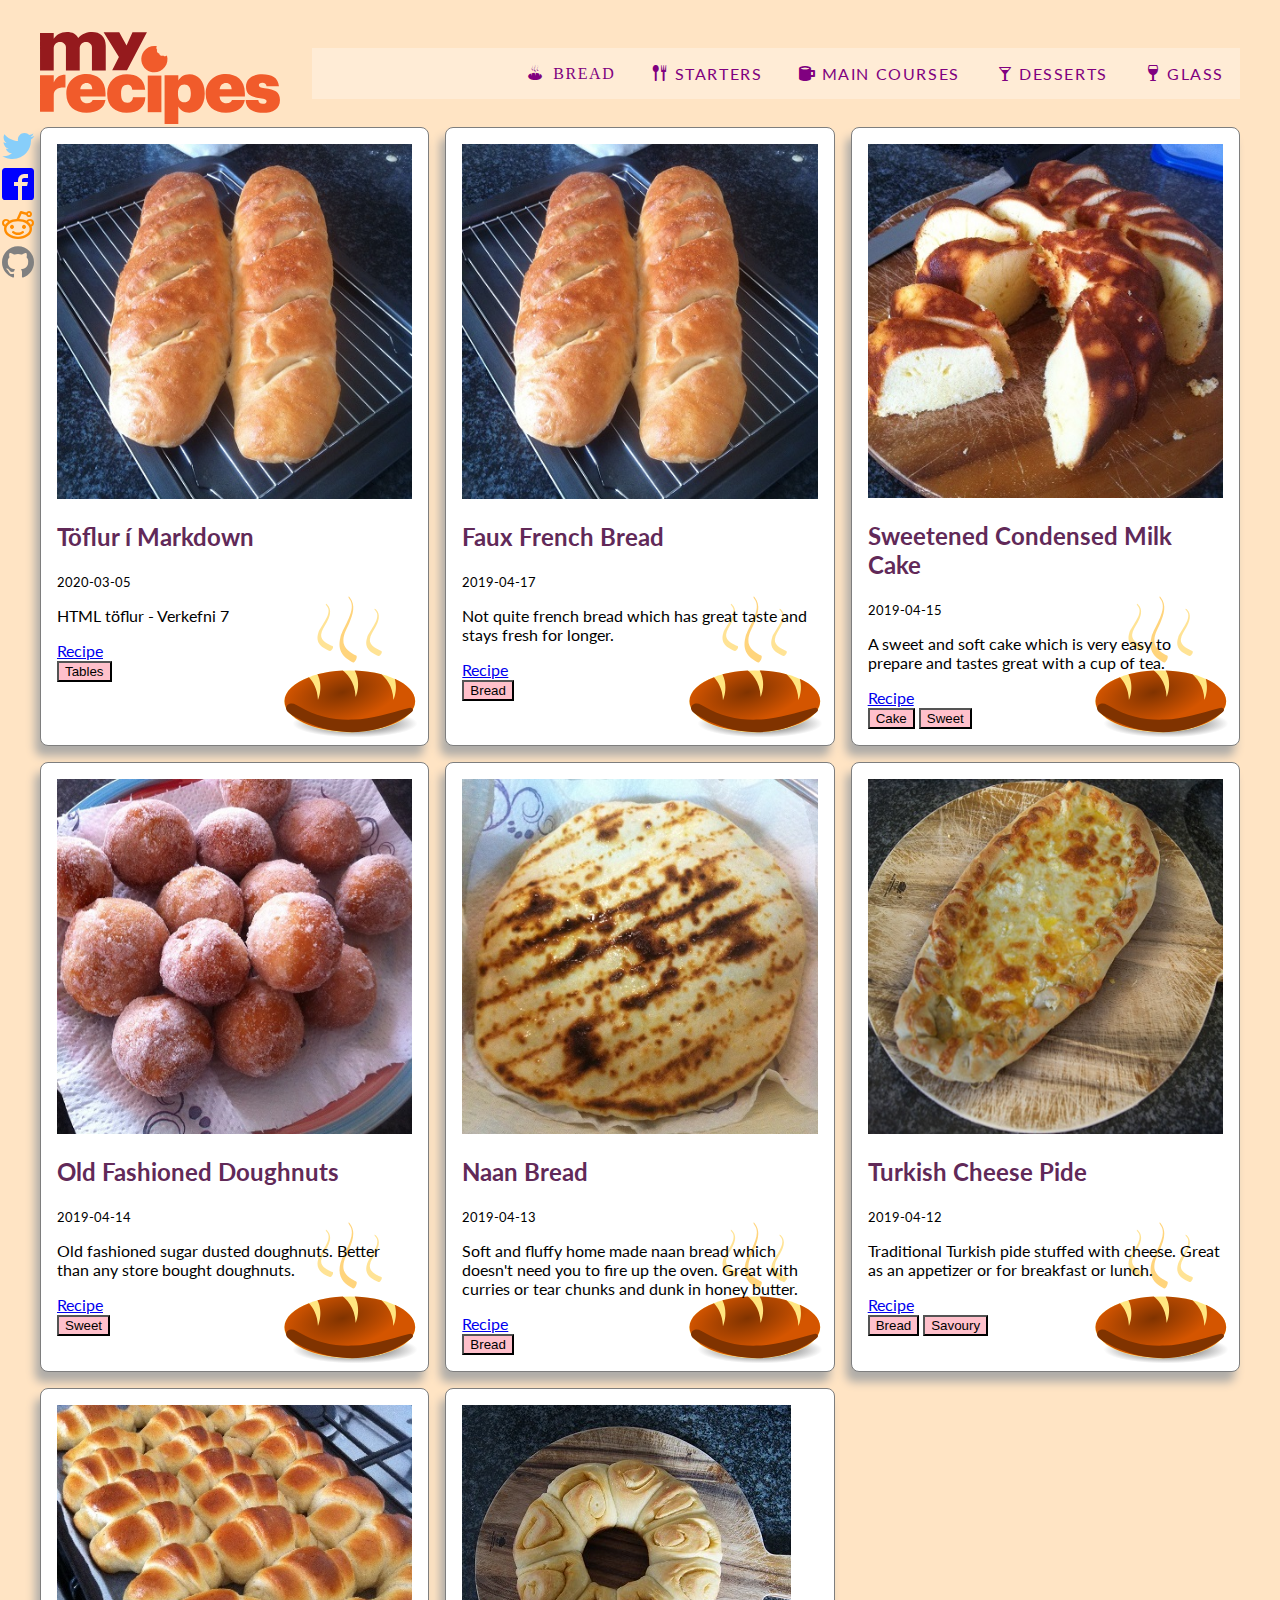
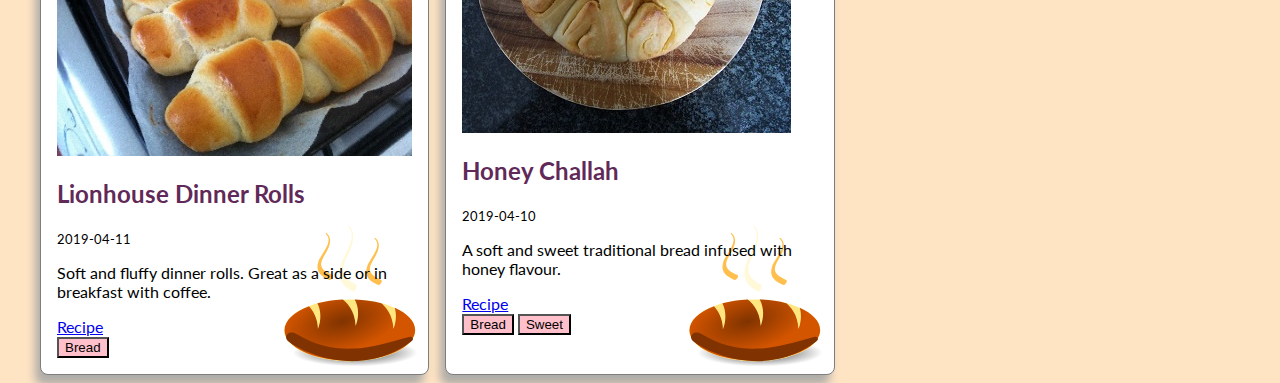
==== bread.html @ 911eb3d3 "Ég er búinn með basic uppsetningu á aukaverkefninu en þarf að fípússa það þegar ég er búinn með aðal" ====
<!DOCTYPE html>

<html lang="en">
<head>
    <meta charset="UTF-8">
    <meta name="viewport" content="width=device-width, initial-scale=1.0">
    <meta http-equiv="X-UA-Compatible" content="ie=edge">
    <!--link rel="stylesheet" href="https://cdn.jsdelivr.net/npm/picnic@6.5.0/picnic.min.css"-->
    <link href="https://fonts.googleapis.com/css?family=Lato|Lemonada&display=swap" rel="stylesheet">
    <link rel="stylesheet" href="css/styles.min.css">
    <title>My Recipes</title>
</head>
<body class="container">
    <header class="headcol-2">
        <div class="headlogo">
            <a href="index.html">
                <img src="img/my-recipes.svg">
            </a>
        </div>
        <nav class="topnav">
            <input type="checkbox" id="toggle" class="menuInput">
            <label for="toggle" class="menuLabel"><span class="icon-bread"></span></label>
            <ul class="topmenu">
                <li><a href="bread.html" class="icon-bread"><span class=""></span>BREAD</a></li>
                <li><a href="#"><span class="icon-spoon-knife"></span>STARTERS</a></li>
                <li><a href="#"><span class="icon-mug"></span>MAIN COURSES</a></li>
                <li><a href="#"><span class="icon-glass2"></span>DESSERTS</a></li>
                <li><a href="#"><span class="icon-glass"></span>GLASS</a></li>
            </ul>
        </nav>
    </header>
    <div class ="sMedia">
    <div class="twitter">
        <a href="https://www.twitter.com" title="twitter">
            <span class="icon-twitter"></span>
        </a>
    </div>
    <div class="facebook">
        <a href="https://www.facebook.com" title="facebook">
            <span class="icon-facebook2"></span>
        </a>
    </div>
    <div class="reddit">
        <a href="https://www.reddit.com" title="reddit">
            <span class="icon-reddit"></span>
        </a>
    </div>
    <div class="github">
        <a href="https://www.github.com" title="github">
            <span class="icon-github"></span>
        </a>
    </div>
</div>
    
<div class="col-3 stretch">

    <article class="card">
        <header>
            <img src="img/bread.jpg">
        </header>
        <main>
            <h2>Töflur í Markdown</h2>
            <small>2020-03-05</small>
            <p>
                HTML töflur - Verkefni 7
            </p>
            <a class="button" href="posts/responsive-table.html">Recipe</a>
            <br>
            
            
                <button class="shyButton mybutton">Tables</button>
            
        </main>           
    </article>

    <article class="card">
        <header>
            <img src="img/bread.jpg">
        </header>
        <main>
            <h2>Faux French Bread</h2>
            <small>2019-04-17</small>
            <p>
                Not quite french bread which has great taste and stays fresh for longer.
            </p>
            <a class="button" href="posts/french-bread.html">Recipe</a>
            <br>
            
            
                <button class="shyButton mybutton">Bread</button>
            
        </main>           
    </article>

    <article class="card">
        <header>
            <img src="img/cond-milk-cake.jpg">
        </header>
        <main>
            <h2>Sweetened Condensed Milk Cake</h2>
            <small>2019-04-15</small>
            <p>
                A sweet and soft cake which is very easy to prepare and tastes great with a cup of tea.
            </p>
            <a class="button" href="posts/condensed-milk-cake.html">Recipe</a>
            <br>
            
            
                <button class="shyButton mybutton">Cake</button>
            
                <button class="shyButton mybutton"> Sweet</button>
            
        </main>           
    </article>

    <article class="card">
        <header>
            <img src="img/doughnuts.jpg">
        </header>
        <main>
            <h2>Old Fashioned Doughnuts</h2>
            <small>2019-04-14</small>
            <p>
                Old fashioned sugar dusted doughnuts. Better than any store bought doughnuts.
            </p>
            <a class="button" href="posts/doughnuts.html">Recipe</a>
            <br>
            
            
                <button class="shyButton mybutton">Sweet</button>
            
        </main>           
    </article>

    <article class="card">
        <header>
            <img src="img/naan.jpg">
        </header>
        <main>
            <h2>Naan Bread</h2>
            <small>2019-04-13</small>
            <p>
                Soft and fluffy home made naan bread which doesn't need you to fire up the oven. Great with curries or tear chunks and dunk in honey butter.
            </p>
            <a class="button" href="posts/naan.html">Recipe</a>
            <br>
            
            
                <button class="shyButton mybutton">Bread</button>
            
        </main>           
    </article>

    <article class="card">
        <header>
            <img src="img/pide.jpg">
        </header>
        <main>
            <h2>Turkish Cheese Pide</h2>
            <small>2019-04-12</small>
            <p>
                Traditional Turkish pide stuffed with cheese. Great as an appetizer or for breakfast or lunch.
            </p>
            <a class="button" href="posts/turkish-pide.html">Recipe</a>
            <br>
            
            
                <button class="shyButton mybutton">Bread</button>
            
                <button class="shyButton mybutton"> Savoury</button>
            
        </main>           
    </article>

    <article class="card">
        <header>
            <img src="img/rolls.jpg">
        </header>
        <main>
            <h2>Lionhouse Dinner Rolls</h2>
            <small>2019-04-11</small>
            <p>
                Soft and fluffy dinner rolls. Great as a side or in breakfast with coffee.
            </p>
            <a class="button" href="posts/lionhouse-rolls.html">Recipe</a>
            <br>
            
            
                <button class="shyButton mybutton">Bread</button>
            
        </main>           
    </article>

    <article class="card">
        <header>
            <img src="img/challah.jpg">
        </header>
        <main>
            <h2>Honey Challah</h2>
            <small>2019-04-10</small>
            <p>
                A soft and sweet traditional bread infused with honey flavour.
            </p>
            <a class="button" href="posts/honey-challah.html">Recipe</a>
            <br>
            
            
                <button class="shyButton mybutton">Bread</button>
            
                <button class="shyButton mybutton"> Sweet</button>
            
        </main>           
    </article>

</div>

</body>
</html>
---- css/styles.min.css ----
body{background-color:bisque;font-family:'Lato', sans-serif;padding-right:2em;padding-left:2em}h1,h2,h3{color:#612958}.mybutton{background:pink}.card{border-radius:.5em;border:1px solid #7e7e7e;background:#fff url("../img/hot_plain_bread.svg") bottom right no-repeat;-webkit-box-shadow:-5px 10px 10px #afaca8;box-shadow:-5px 10px 10px #afaca8;padding:1em}.card2{border-radius:.5em;border:1px solid #7e7e7e;background:#fff url("../img/hot_plain_bread2.svg") bottom right no-repeat;-webkit-box-shadow:-5px 10px 10px #afaca8;box-shadow:-5px 10px 10px #afaca8;padding:1em}img{max-width:100%;height:auto}.stretch{display:-ms-grid;display:grid;-ms-grid-column-align:stretch;justify-self:stretch}.topmenu a:hover{background-color:orange}.topmenu li{color:black;list-style-type:none}.topmenu span{padding:0.3em}.col-4 img{height:250px;width:250px;-o-object-fit:cover;object-fit:cover}.container{margin-top:2em}.col-2{display:-ms-grid;display:grid;-ms-grid-columns:1fr;grid-template-columns:1fr;grid-gap:2em}.col-3{display:-ms-grid;display:grid;-ms-grid-columns:1fr;grid-template-columns:1fr;grid-gap:2em}.col-4{display:-ms-grid;display:grid;-ms-grid-columns:1fr 1fr;grid-template-columns:1fr 1fr;grid-gap:1em;-webkit-box-align:center;-ms-flex-align:center;align-items:center;margin-top:2em}.topmenu a{color:#6b2d61;text-decoration:none}@media screen and (min-width: 37.5em){.col2{display:-ms-grid;display:grid;-ms-grid-columns:1fr;grid-template-columns:1fr;grid-gap:1em}.col-3{display:-ms-grid;display:grid;-ms-grid-columns:1fr 1fr;grid-template-columns:1fr 1fr;grid-gap:1em}.spashlogo{-ms-grid-row:1;-ms-grid-column:1;grid-area:splashlogo;width:96%}.kynning{-ms-grid-row:2;-ms-grid-column:1;grid-area:kynning}.auglysing{-ms-grid-row:1;-ms-grid-row-span:2;-ms-grid-column:2;grid-area:auglysing;padding:1em;text-align:center}.col-3-1{display:-ms-grid;display:grid;-ms-grid-columns:3.25fr 1fr;grid-template-columns:3.25fr 1fr;grid-gap:2em;grid-template-areas:"splashlogo auglysing" "kynning auglysing"}.headlogo{-ms-grid-row:1;-ms-grid-column:1;grid-area:headlogo}.topnav{-ms-grid-row:1;-ms-grid-column:2;grid-area:topnav}.headcol-2{display:-ms-grid;display:grid;-ms-grid-columns:1fr 4fr;grid-template-columns:1fr 4fr;grid-template-areas:"headlogo topnav"}.topmenu{display:-webkit-box;display:-ms-flexbox;display:flex;-webkit-box-orient:horizontal;-webkit-box-direction:normal;-ms-flex-flow:row;flex-flow:row;-ms-flex-wrap:nowrap;flex-wrap:nowrap;-webkit-box-pack:end;-ms-flex-pack:end;justify-content:flex-end}.topmenu a{color:#6b2d61;text-decoration:none;padding:1em}.col-4{display:-ms-grid;display:grid;-ms-grid-columns:(0.9fr)[4];grid-template-columns:repeat(4, 0.9fr);grid-gap:1em;-webkit-box-align:center;-ms-flex-align:center;align-items:center;margin-top:2em}}@media screen and (min-width: 60em){.col-2{display:-ms-grid;display:grid;-ms-grid-columns:1fr 1fr;grid-template-columns:1fr 1fr;grid-gap:2em}.col-3{display:-ms-grid;display:grid;-ms-grid-columns:1fr 1fr 1fr;grid-template-columns:1fr 1fr 1fr;grid-gap:1em}.splashlogo{-ms-grid-row:1;-ms-grid-column:1;grid-area:splashlogo;width:96%}.kynning{-ms-grid-row:2;-ms-grid-column:1;grid-area:kynning}.auglysing{-ms-grid-row:1;-ms-grid-row-span:2;-ms-grid-column:2;grid-area:auglysing;padding:1em;text-align:center}.col-3-1{display:-ms-grid;display:grid;-ms-grid-columns:3.25fr 1fr;grid-template-columns:3.25fr 1fr;grid-gap:2em;grid-template-areas:"splashlogo auglysing" "kynning auglysing"}.topmenu{display:-webkit-box;display:-ms-flexbox;display:flex;-webkit-box-orient:horizontal;-webkit-box-direction:normal;-ms-flex-flow:row;flex-flow:row;-ms-flex-wrap:nowrap;flex-wrap:nowrap;-webkit-box-pack:end;-ms-flex-pack:end;justify-content:flex-end}.topmenu a{color:#6b2d61;text-decoration:none;padding:1em}.col-4{display:-ms-grid;display:grid;-ms-grid-columns:(0.9fr)[4];grid-template-columns:repeat(4, 0.9fr);grid-gap:1em;-webkit-box-align:center;-ms-flex-align:center;align-items:center;margin-top:2em}}@font-face{font-family:'icomoon';src:url("../fonts/icomoon.eot?j4xeu8");src:url("../fonts/icomoon.eot?j4xeu8#iefix") format("embedded-opentype"),url("../fonts/icomoon.ttf?j4xeu8") format("truetype"),url("../fonts/icomoon.woff?j4xeu8") format("woff"),url("../fonts/icomoon.svg?j4xeu8#icomoon") format("svg");font-weight:normal;font-style:normal;font-display:block}[class^="icon-"],[class*=" icon-"]{font-family:'icomoon' !important;font-style:normal;font-weight:normal;font-variant:normal;text-transform:none;line-height:1;-webkit-font-smoothing:antialiased;-moz-osx-font-smoothing:grayscale}.icon-bread:before{content:"\e900"}.icon-glass:before{content:"\e9a0"}.icon-glass2:before{content:"\e9a1"}.icon-mug:before{content:"\e9a2"}.icon-spoon-knife:before{content:"\e9a3"}.icon-facebook2:before{content:"\ea91"}.icon-twitter:before{content:"\ea96"}.icon-github:before{content:"\eab0"}.icon-reddit:before{content:"\eac6"}.sMedia{display:-webkit-box;display:-ms-flexbox;display:flex;-webkit-box-orient:vertical;-webkit-box-direction:normal;-ms-flex-flow:column;flex-flow:column;position:fixed;-ms-flex-pack:distribute;justify-content:space-around}.sMedia a{-webkit-box-align:right;-ms-flex-align:right;align-items:right;color:white;font-size:2em;color:black;text-decoration:none;list-style-type:none;right:1.2em}.facebook a{color:blue;position:relative}.twitter a{color:lightskyblue;position:relative}.reddit a{color:darkorange;position:relative}.github a{color:gray;position:relative}.ad{text-align:center;width:100%;margin-top:1em;padding:.5em;background-color:#eee;border-radius:.4em;-webkit-box-shadow:inset 0 0 3em #999;box-shadow:inset 0 0 3em #999;overflow:hidden}.augl{text-decoration:none}.innihald{padding-bottom:1em}.innihald h3,.innihald h4{font-family:sans-serif;color:#900}.thoughtbot{position:relative;-webkit-animation:kvikun 4s 1;animation:kvikun 4s 1;border-radius:.3em;background-color:orange;padding:.5em;padding-right:1em;padding-left:1em;font-size:20px}.fade-in{border-radius:.4em;-webkit-animation:fadeIn ease 10s;animation:fadeIn ease 10s}@-webkit-keyframes fadeIn{0%{opacity:0}100%{opacity:1}}@keyframes fadeIn{0%{opacity:0}100%{opacity:1}}@-webkit-keyframes kvikun{0%{left:0;top:-20em}80%{left:0;top:2em}100%{left:0;top:0}}@keyframes kvikun{0%{left:0;top:-20em}80%{left:0;top:2em}100%{left:0;top:0}}#intro{position:relative;-webkit-animation:intro 15s infinite;animation:intro 15s infinite;-webkit-animation-direction:alternate;animation-direction:alternate}@-webkit-keyframes intro{0%{left:-15em}10%{left:0}90%{left:0}100%{left:55em}}@keyframes intro{0%{left:-15em}10%{left:0}90%{left:0}100%{left:55em}}#pepp{position:relative;-webkit-animation:pepp 20s infinite;animation:pepp 20s infinite;animation-direction:reverse;text-decoration:none;font-style:none}@-webkit-keyframes pepp{0%{left:-15em}20%{left:0}90%{left:0}100%{left:55em}}@keyframes pepp{0%{left:-15em}20%{left:0}90%{left:0}100%{left:55em}}.menuInput{display:none}.menuLabel{position:fixed;top:0;right:0;width:2.5em;height:1.6em;color:purple;font-size:1.3em;text-align:left;padding:.5em;-webkit-transition:all .4s ease;transition:all .4s ease;z-index:999}.menuInput:checked+.menuLabel{-webkit-transform:translate(-23px, -3px) rotate(-90deg);transform:translate(-23px, -3px) rotate(-90deg);-webkit-transition:all .5s ease;transition:all .5s ease}.menuInput:checked ~ .topmenu{position:fixed;top:3em;right:0;z-index:980;-webkit-transition:all .5s ease;transition:all .5s ease}.topmenu{display:block;position:fixed;top:3em;right:-15em;z-index:980;padding:0;margin:0;list-style:none;-webkit-transition:all .5s ease;transition:all .5s ease;background-color:rgba(255,255,255,0.8)}.topmenu a{display:block;color:purple;text-decoration:none;text-transform:uppercase;text-align:left;padding:1em;margin:0;letter-spacing:.1em}.topmenu a:hover,.topmenu a:active{color:pink;background-color:#fff}.topmenu a.current{color:pink}@media screen and (min-width: 48em){.topnav{margin:1em 0 0 2em;border-radius:3px}.topmenu{display:-webkit-box;display:-ms-flexbox;display:flex;-webkit-box-orient:horizontal;-webkit-box-direction:normal;-ms-flex-flow:row;flex-flow:row;-webkit-box-pack:end;-ms-flex-pack:end;justify-content:flex-end;position:relative;top:0;right:0;background-color:rgba(255,255,255,0.3);-webkit-transition:none;transition:none}.menuLabel{display:none}}table{border:1px solid #ccc;border-collapse:collapse;margin:0;padding:0;table-layout:fixed;width:100%}table tr{background-color:#f8f8f8;border:1px solid #ddd;padding:.35em}table th,table td{padding:.625em;text-align:center}
/*# sourceMappingURL=styles.min.css.map */
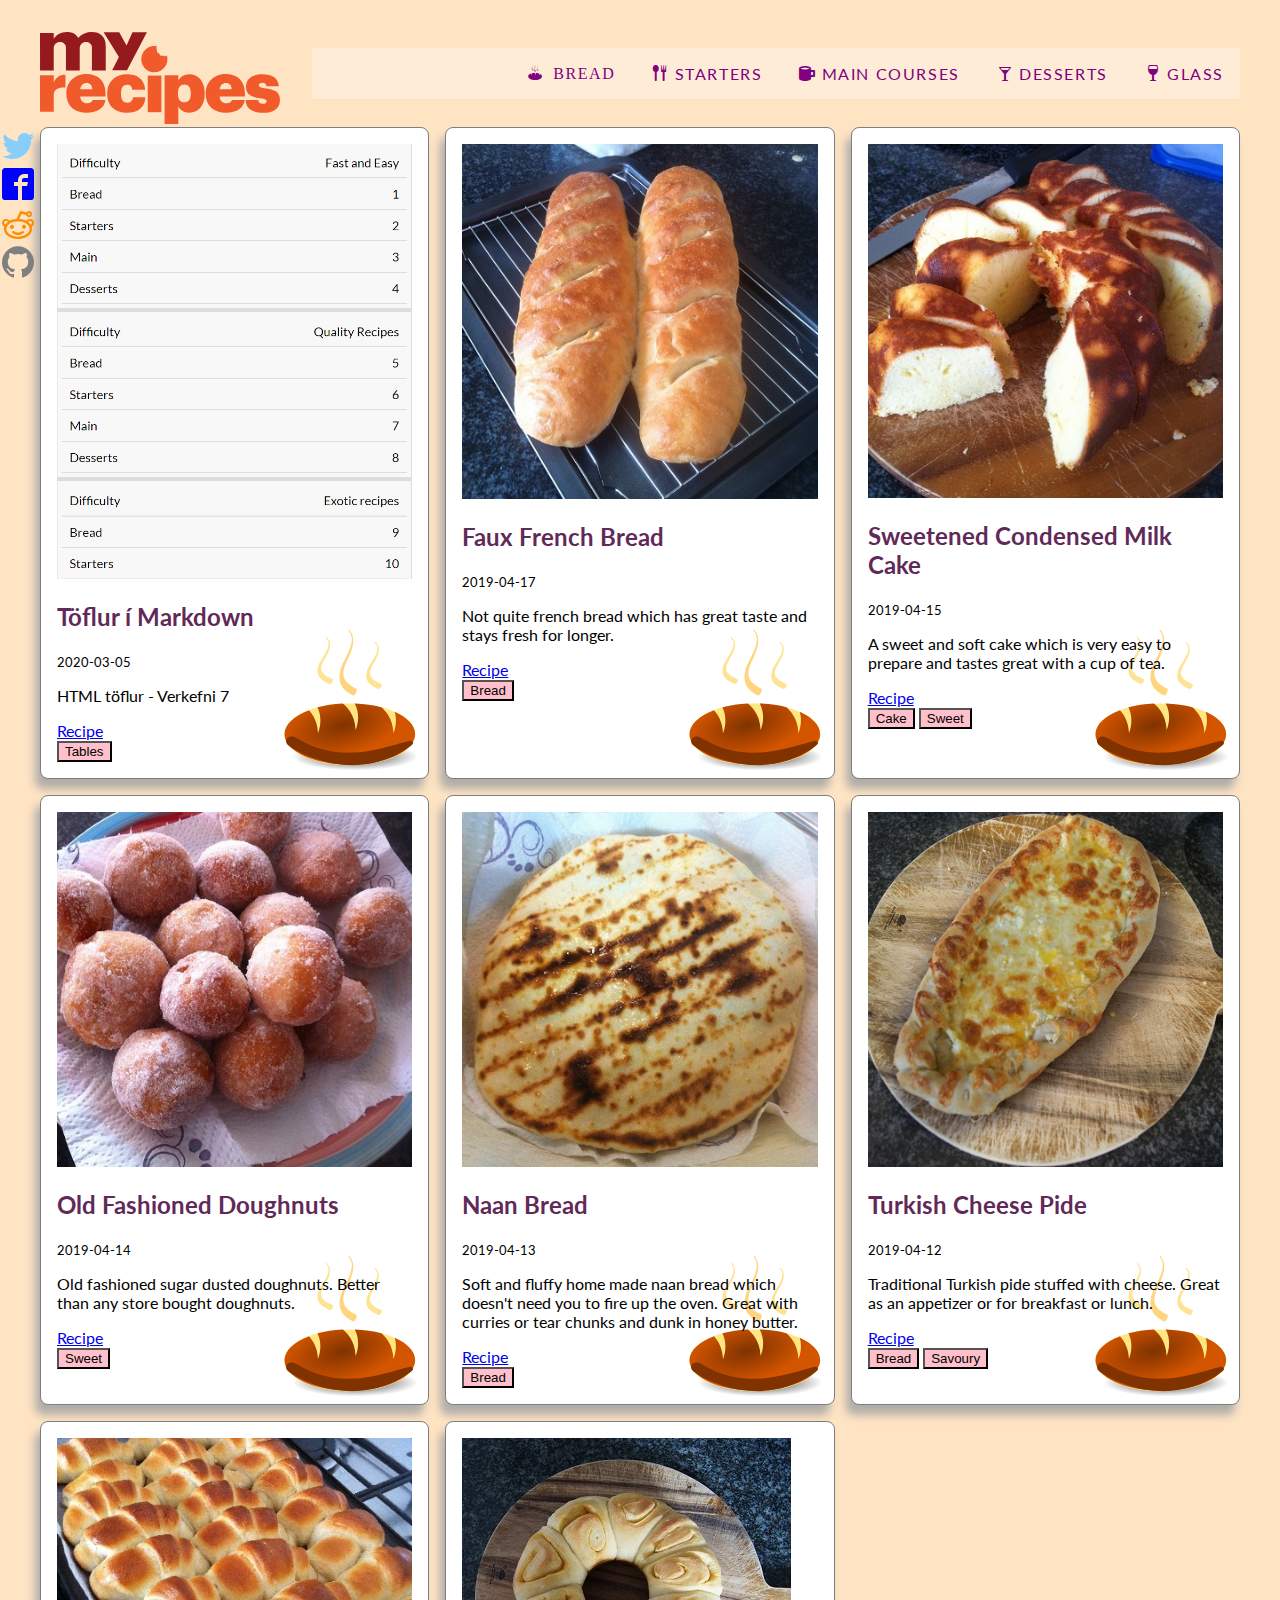
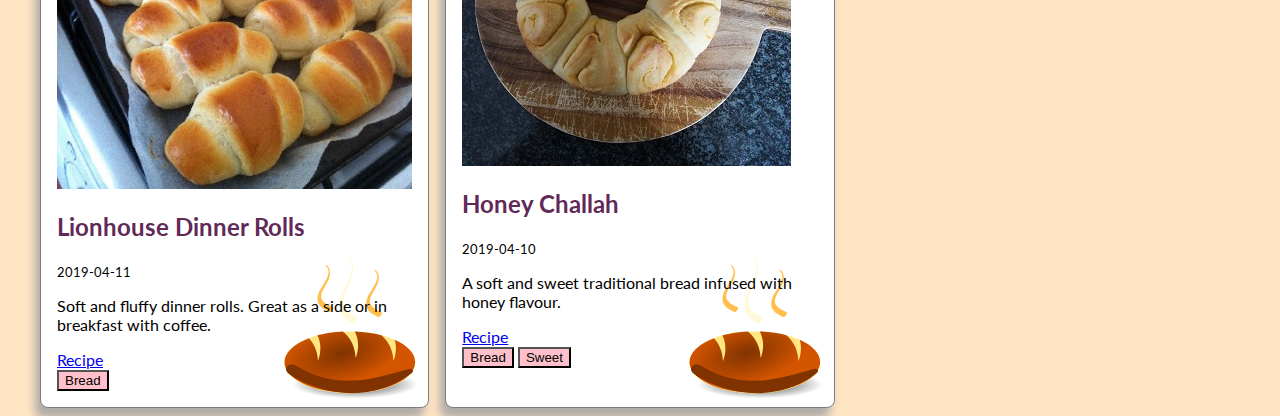
==== commit 8780dd43: "Kláraði meðal annars md töfluna og formið á nýrri vefsíðu" ====
--- a/bread.html
+++ b/bread.html
@@ -56,7 +56,7 @@
 
     <article class="card">
         <header>
-            <img src="img/bread.jpg">
+            <img src="img/table.PNG">
         </header>
         <main>
             <h2>Töflur í Markdown</h2>
--- a/css/styles.min.css
+++ b/css/styles.min.css
@@ -1,4 +1,4 @@
-body{background-color:bisque;font-family:'Lato', sans-serif;padding-right:2em;padding-left:2em}h1,h2,h3{color:#612958}.mybutton{background:pink}.card{border-radius:.5em;border:1px solid #7e7e7e;background:#fff url("../img/hot_plain_bread.svg") bottom right no-repeat;-webkit-box-shadow:-5px 10px 10px #afaca8;box-shadow:-5px 10px 10px #afaca8;padding:1em}.card2{border-radius:.5em;border:1px solid #7e7e7e;background:#fff url("../img/hot_plain_bread2.svg") bottom right no-repeat;-webkit-box-shadow:-5px 10px 10px #afaca8;box-shadow:-5px 10px 10px #afaca8;padding:1em}img{max-width:100%;height:auto}.stretch{display:-ms-grid;display:grid;-ms-grid-column-align:stretch;justify-self:stretch}.topmenu a:hover{background-color:orange}.topmenu li{color:black;list-style-type:none}.topmenu span{padding:0.3em}.col-4 img{height:250px;width:250px;-o-object-fit:cover;object-fit:cover}.container{margin-top:2em}.col-2{display:-ms-grid;display:grid;-ms-grid-columns:1fr;grid-template-columns:1fr;grid-gap:2em}.col-3{display:-ms-grid;display:grid;-ms-grid-columns:1fr;grid-template-columns:1fr;grid-gap:2em}.col-4{display:-ms-grid;display:grid;-ms-grid-columns:1fr 1fr;grid-template-columns:1fr 1fr;grid-gap:1em;-webkit-box-align:center;-ms-flex-align:center;align-items:center;margin-top:2em}.topmenu a{color:#6b2d61;text-decoration:none}@media screen and (min-width: 37.5em){.col2{display:-ms-grid;display:grid;-ms-grid-columns:1fr;grid-template-columns:1fr;grid-gap:1em}.col-3{display:-ms-grid;display:grid;-ms-grid-columns:1fr 1fr;grid-template-columns:1fr 1fr;grid-gap:1em}.spashlogo{-ms-grid-row:1;-ms-grid-column:1;grid-area:splashlogo;width:96%}.kynning{-ms-grid-row:2;-ms-grid-column:1;grid-area:kynning}.auglysing{-ms-grid-row:1;-ms-grid-row-span:2;-ms-grid-column:2;grid-area:auglysing;padding:1em;text-align:center}.col-3-1{display:-ms-grid;display:grid;-ms-grid-columns:3.25fr 1fr;grid-template-columns:3.25fr 1fr;grid-gap:2em;grid-template-areas:"splashlogo auglysing"+body{background-color:bisque;font-family:'Lato', sans-serif;padding-right:2em;padding-left:2em}h1,h2,h3{color:#612958}.mybutton{background:pink}.card{border-radius:.5em;border:1px solid #7e7e7e;background:#fff url("../img/hot_plain_bread.svg") bottom right no-repeat;-webkit-box-shadow:-5px 10px 10px #afaca8;box-shadow:-5px 10px 10px #afaca8;padding:1em}.card2{border-radius:.5em;border:1px solid #7e7e7e;background:#fff url("../img/hot_plain_bread2.svg") bottom right no-repeat;-webkit-box-shadow:-5px 10px 10px #afaca8;box-shadow:-5px 10px 10px #afaca8;padding:1em}img{max-width:100%;height:auto}.stretch{display:-ms-grid;display:grid;-ms-grid-column-align:stretch;justify-self:stretch}.topmenu a:hover{background-color:orange}.topmenu li{color:black;list-style-type:none}.topmenu span{padding:0.3em}.col-4 img{height:250px;width:250px;-o-object-fit:cover;object-fit:cover}.card textarea{width:90%}.col-2{display:-ms-grid;display:grid;-ms-grid-columns:1fr 1fr;grid-template-columns:1fr 1fr;grid-gap:2em}.formid{width:80%}.block{display:block}@media screen and (max-width: 600px){.formid{width:100%}}.container{margin-top:2em}.col-2{display:-ms-grid;display:grid;-ms-grid-columns:1fr;grid-template-columns:1fr;grid-gap:2em}.col-3{display:-ms-grid;display:grid;-ms-grid-columns:1fr;grid-template-columns:1fr;grid-gap:2em}.col-4{display:-ms-grid;display:grid;-ms-grid-columns:1fr 1fr;grid-template-columns:1fr 1fr;grid-gap:1em;-webkit-box-align:center;-ms-flex-align:center;align-items:center;margin-top:2em}.topmenu a{color:#6b2d61;text-decoration:none}@media screen and (min-width: 37.5em){.col2{display:-ms-grid;display:grid;-ms-grid-columns:1fr;grid-template-columns:1fr;grid-gap:1em}.col-3{display:-ms-grid;display:grid;-ms-grid-columns:1fr 1fr;grid-template-columns:1fr 1fr;grid-gap:1em}.spashlogo{-ms-grid-row:1;-ms-grid-column:1;grid-area:splashlogo;width:96%}.kynning{-ms-grid-row:2;-ms-grid-column:1;grid-area:kynning}.auglysing{-ms-grid-row:1;-ms-grid-row-span:2;-ms-grid-column:2;grid-area:auglysing;padding:1em;text-align:center}.col-3-1{display:-ms-grid;display:grid;-ms-grid-columns:3.25fr 1fr;grid-template-columns:3.25fr 1fr;grid-gap:2em;grid-template-areas:"splashlogo auglysing"  "kynning auglysing"}.headlogo{-ms-grid-row:1;-ms-grid-column:1;grid-area:headlogo}.topnav{-ms-grid-row:1;-ms-grid-column:2;grid-area:topnav}.headcol-2{display:-ms-grid;display:grid;-ms-grid-columns:1fr 4fr;grid-template-columns:1fr 4fr;grid-template-areas:"headlogo topnav"}.topmenu{display:-webkit-box;display:-ms-flexbox;display:flex;-webkit-box-orient:horizontal;-webkit-box-direction:normal;-ms-flex-flow:row;flex-flow:row;-ms-flex-wrap:nowrap;flex-wrap:nowrap;-webkit-box-pack:end;-ms-flex-pack:end;justify-content:flex-end}.topmenu a{color:#6b2d61;text-decoration:none;padding:1em}.col-4{display:-ms-grid;display:grid;-ms-grid-columns:(0.9fr)[4];grid-template-columns:repeat(4, 0.9fr);grid-gap:1em;-webkit-box-align:center;-ms-flex-align:center;align-items:center;margin-top:2em}}@media screen and (min-width: 60em){.col-2{display:-ms-grid;display:grid;-ms-grid-columns:1fr 1fr;grid-template-columns:1fr 1fr;grid-gap:2em}.col-3{display:-ms-grid;display:grid;-ms-grid-columns:1fr 1fr 1fr;grid-template-columns:1fr 1fr 1fr;grid-gap:1em}.splashlogo{-ms-grid-row:1;-ms-grid-column:1;grid-area:splashlogo;width:96%}.kynning{-ms-grid-row:2;-ms-grid-column:1;grid-area:kynning}.auglysing{-ms-grid-row:1;-ms-grid-row-span:2;-ms-grid-column:2;grid-area:auglysing;padding:1em;text-align:center}.col-3-1{display:-ms-grid;display:grid;-ms-grid-columns:3.25fr 1fr;grid-template-columns:3.25fr 1fr;grid-gap:2em;grid-template-areas:"splashlogo auglysing"- "kynning auglysing"}.topmenu{display:-webkit-box;display:-ms-flexbox;display:flex;-webkit-box-orient:horizontal;-webkit-box-direction:normal;-ms-flex-flow:row;flex-flow:row;-ms-flex-wrap:nowrap;flex-wrap:nowrap;-webkit-box-pack:end;-ms-flex-pack:end;justify-content:flex-end}.topmenu a{color:#6b2d61;text-decoration:none;padding:1em}.col-4{display:-ms-grid;display:grid;-ms-grid-columns:(0.9fr)[4];grid-template-columns:repeat(4, 0.9fr);grid-gap:1em;-webkit-box-align:center;-ms-flex-align:center;align-items:center;margin-top:2em}}@font-face{font-family:'icomoon';src:url("../fonts/icomoon.eot?j4xeu8");src:url("../fonts/icomoon.eot?j4xeu8#iefix") format("embedded-opentype"),url("../fonts/icomoon.ttf?j4xeu8") format("truetype"),url("../fonts/icomoon.woff?j4xeu8") format("woff"),url("../fonts/icomoon.svg?j4xeu8#icomoon") format("svg");font-weight:normal;font-style:normal;font-display:block}[class^="icon-"],[class*=" icon-"]{font-family:'icomoon' !important;font-style:normal;font-weight:normal;font-variant:normal;text-transform:none;line-height:1;-webkit-font-smoothing:antialiased;-moz-osx-font-smoothing:grayscale}.icon-bread:before{content:"\e900"}.icon-glass:before{content:"\e9a0"}.icon-glass2:before{content:"\e9a1"}.icon-mug:before{content:"\e9a2"}.icon-spoon-knife:before{content:"\e9a3"}.icon-facebook2:before{content:"\ea91"}.icon-twitter:before{content:"\ea96"}.icon-github:before{content:"\eab0"}.icon-reddit:before{content:"\eac6"}.sMedia{display:-webkit-box;display:-ms-flexbox;display:flex;-webkit-box-orient:vertical;-webkit-box-direction:normal;-ms-flex-flow:column;flex-flow:column;position:fixed;-ms-flex-pack:distribute;justify-content:space-around}.sMedia a{-webkit-box-align:right;-ms-flex-align:right;align-items:right;color:white;font-size:2em;color:black;text-decoration:none;list-style-type:none;right:1.2em}.facebook a{color:blue;position:relative}.twitter a{color:lightskyblue;position:relative}.reddit a{color:darkorange;position:relative}.github a{color:gray;position:relative}.ad{text-align:center;width:100%;margin-top:1em;padding:.5em;background-color:#eee;border-radius:.4em;-webkit-box-shadow:inset 0 0 3em #999;box-shadow:inset 0 0 3em #999;overflow:hidden}.augl{text-decoration:none}.innihald{padding-bottom:1em}.innihald h3,.innihald h4{font-family:sans-serif;color:#900}.thoughtbot{position:relative;-webkit-animation:kvikun 4s 1;animation:kvikun 4s 1;border-radius:.3em;background-color:orange;padding:.5em;padding-right:1em;padding-left:1em;font-size:20px}.fade-in{border-radius:.4em;-webkit-animation:fadeIn ease 10s;animation:fadeIn ease 10s}@-webkit-keyframes fadeIn{0%{opacity:0}100%{opacity:1}}@keyframes fadeIn{0%{opacity:0}100%{opacity:1}}@-webkit-keyframes kvikun{0%{left:0;top:-20em}80%{left:0;top:2em}100%{left:0;top:0}}@keyframes kvikun{0%{left:0;top:-20em}80%{left:0;top:2em}100%{left:0;top:0}}#intro{position:relative;-webkit-animation:intro 15s infinite;animation:intro 15s infinite;-webkit-animation-direction:alternate;animation-direction:alternate}@-webkit-keyframes intro{0%{left:-15em}10%{left:0}90%{left:0}100%{left:55em}}@keyframes intro{0%{left:-15em}10%{left:0}90%{left:0}100%{left:55em}}#pepp{position:relative;-webkit-animation:pepp 20s infinite;animation:pepp 20s infinite;animation-direction:reverse;text-decoration:none;font-style:none}@-webkit-keyframes pepp{0%{left:-15em}20%{left:0}90%{left:0}100%{left:55em}}@keyframes pepp{0%{left:-15em}20%{left:0}90%{left:0}100%{left:55em}}.menuInput{display:none}.menuLabel{position:fixed;top:0;right:0;width:2.5em;height:1.6em;color:purple;font-size:1.3em;text-align:left;padding:.5em;-webkit-transition:all .4s ease;transition:all .4s ease;z-index:999}.menuInput:checked+.menuLabel{-webkit-transform:translate(-23px, -3px) rotate(-90deg);transform:translate(-23px, -3px) rotate(-90deg);-webkit-transition:all .5s ease;transition:all .5s ease}.menuInput:checked ~ .topmenu{position:fixed;top:3em;right:0;z-index:980;-webkit-transition:all .5s ease;transition:all .5s ease}.topmenu{display:block;position:fixed;top:3em;right:-15em;z-index:980;padding:0;margin:0;list-style:none;-webkit-transition:all .5s ease;transition:all .5s ease;background-color:rgba(255,255,255,0.8)}.topmenu a{display:block;color:purple;text-decoration:none;text-transform:uppercase;text-align:left;padding:1em;margin:0;letter-spacing:.1em}.topmenu a:hover,.topmenu a:active{color:pink;background-color:#fff}.topmenu a.current{color:pink}@media screen and (min-width: 48em){.topnav{margin:1em 0 0 2em;border-radius:3px}.topmenu{display:-webkit-box;display:-ms-flexbox;display:flex;-webkit-box-orient:horizontal;-webkit-box-direction:normal;-ms-flex-flow:row;flex-flow:row;-webkit-box-pack:end;-ms-flex-pack:end;justify-content:flex-end;position:relative;top:0;right:0;background-color:rgba(255,255,255,0.3);-webkit-transition:none;transition:none}.menuLabel{display:none}}table{border:1px solid #ccc;border-collapse:collapse;margin:0;padding:0;table-layout:fixed;width:100%}table tr{background-color:#f8f8f8;border:1px solid #ddd;padding:.35em}table th,table td{padding:.625em;text-align:center}
+ "kynning auglysing"}.topmenu{display:-webkit-box;display:-ms-flexbox;display:flex;-webkit-box-orient:horizontal;-webkit-box-direction:normal;-ms-flex-flow:row;flex-flow:row;-ms-flex-wrap:nowrap;flex-wrap:nowrap;-webkit-box-pack:end;-ms-flex-pack:end;justify-content:flex-end}.topmenu a{color:#6b2d61;text-decoration:none;padding:1em}.col-4{display:-ms-grid;display:grid;-ms-grid-columns:(0.9fr)[4];grid-template-columns:repeat(4, 0.9fr);grid-gap:1em;-webkit-box-align:center;-ms-flex-align:center;align-items:center;margin-top:2em}}@font-face{font-family:'icomoon';src:url("../fonts/icomoon.eot?j4xeu8");src:url("../fonts/icomoon.eot?j4xeu8#iefix") format("embedded-opentype"),url("../fonts/icomoon.ttf?j4xeu8") format("truetype"),url("../fonts/icomoon.woff?j4xeu8") format("woff"),url("../fonts/icomoon.svg?j4xeu8#icomoon") format("svg");font-weight:normal;font-style:normal;font-display:block}[class^="icon-"],[class*=" icon-"]{font-family:'icomoon' !important;font-style:normal;font-weight:normal;font-variant:normal;text-transform:none;line-height:1;-webkit-font-smoothing:antialiased;-moz-osx-font-smoothing:grayscale}.icon-bread:before{content:"\e900"}.icon-glass:before{content:"\e9a0"}.icon-glass2:before{content:"\e9a1"}.icon-mug:before{content:"\e9a2"}.icon-spoon-knife:before{content:"\e9a3"}.icon-facebook2:before{content:"\ea91"}.icon-twitter:before{content:"\ea96"}.icon-github:before{content:"\eab0"}.icon-reddit:before{content:"\eac6"}.sMedia{display:-webkit-box;display:-ms-flexbox;display:flex;-webkit-box-orient:vertical;-webkit-box-direction:normal;-ms-flex-flow:column;flex-flow:column;position:fixed;-ms-flex-pack:distribute;justify-content:space-around}.sMedia a{-webkit-box-align:right;-ms-flex-align:right;align-items:right;color:white;font-size:2em;color:black;text-decoration:none;list-style-type:none;right:1.2em}.facebook a{color:blue;position:relative}.twitter a{color:lightskyblue;position:relative}.reddit a{color:darkorange;position:relative}.github a{color:gray;position:relative}.ad{text-align:center;width:100%;margin-top:1em;padding:.5em;background-color:#eee;border-radius:.4em;-webkit-box-shadow:inset 0 0 3em #999;box-shadow:inset 0 0 3em #999;overflow:hidden}.augl{text-decoration:none}.innihald{padding-bottom:1em}.innihald h3,.innihald h4{font-family:sans-serif;color:#900}.thoughtbot{position:relative;-webkit-animation:kvikun 4s 1;animation:kvikun 4s 1;border-radius:.3em;background-color:orange;padding:.5em;padding-right:1em;padding-left:1em;font-size:20px}.fade-in{border-radius:.4em;-webkit-animation:fadeIn ease 10s;animation:fadeIn ease 10s}@-webkit-keyframes fadeIn{0%{opacity:0}100%{opacity:1}}@keyframes fadeIn{0%{opacity:0}100%{opacity:1}}@-webkit-keyframes kvikun{0%{left:0;top:-20em}80%{left:0;top:2em}100%{left:0;top:0}}@keyframes kvikun{0%{left:0;top:-20em}80%{left:0;top:2em}100%{left:0;top:0}}#intro{position:relative;-webkit-animation:intro 15s infinite;animation:intro 15s infinite;-webkit-animation-direction:alternate;animation-direction:alternate}@-webkit-keyframes intro{0%{left:-15em}10%{left:0}90%{left:0}100%{left:55em}}@keyframes intro{0%{left:-15em}10%{left:0}90%{left:0}100%{left:55em}}#pepp{position:relative;-webkit-animation:pepp 20s infinite;animation:pepp 20s infinite;animation-direction:reverse;text-decoration:none;font-style:none}@-webkit-keyframes pepp{0%{left:-15em}20%{left:0}90%{left:0}100%{left:55em}}@keyframes pepp{0%{left:-15em}20%{left:0}90%{left:0}100%{left:55em}}.menuInput{display:none}.menuLabel{position:fixed;top:0;right:0;width:2.5em;height:1.6em;color:purple;font-size:1.3em;text-align:left;padding:.5em;-webkit-transition:all .4s ease;transition:all .4s ease;z-index:999}.menuInput:checked+.menuLabel{-webkit-transform:translate(-23px, -3px) rotate(-90deg);transform:translate(-23px, -3px) rotate(-90deg);-webkit-transition:all .5s ease;transition:all .5s ease}.menuInput:checked ~ .topmenu{position:fixed;top:3em;right:0;z-index:980;-webkit-transition:all .5s ease;transition:all .5s ease}.topmenu{display:block;position:fixed;top:3em;right:-15em;z-index:980;padding:0;margin:0;list-style:none;-webkit-transition:all .5s ease;transition:all .5s ease;background-color:rgba(255,255,255,0.8)}.topmenu a{display:block;color:purple;text-decoration:none;text-transform:uppercase;text-align:left;padding:1em;margin:0;letter-spacing:.1em}.topmenu a:hover,.topmenu a:active{color:pink;background-color:#fff}.topmenu a.current{color:pink}@media screen and (min-width: 48em){.topnav{margin:1em 0 0 2em;border-radius:3px}.topmenu{display:-webkit-box;display:-ms-flexbox;display:flex;-webkit-box-orient:horizontal;-webkit-box-direction:normal;-ms-flex-flow:row;flex-flow:row;-webkit-box-pack:end;-ms-flex-pack:end;justify-content:flex-end;position:relative;top:0;right:0;background-color:rgba(255,255,255,0.3);-webkit-transition:none;transition:none}.menuLabel{display:none}}table{border:1px solid #ccc;border-collapse:collapse;margin:0;padding:0;table-layout:fixed;width:100%}table tr{background-color:#f8f8f8;border:1px solid #ddd;padding:.35em}table th,table td{padding:.625em;text-align:center}.form{text-decoration:none}@media screen and (max-width: 600px){table thead{border:none;clip:rect(0 0 0 0);height:1px;margin:-1px;overflow:hidden;padding:0;position:absolute;width:1px}table tr{border-bottom:3px solid #ddd;display:block}table td{border-bottom:1px solid #ddd;display:block;text-align:right}table td::before{content:attr(data-label);float:left}}
 /*# sourceMappingURL=styles.min.css.map */